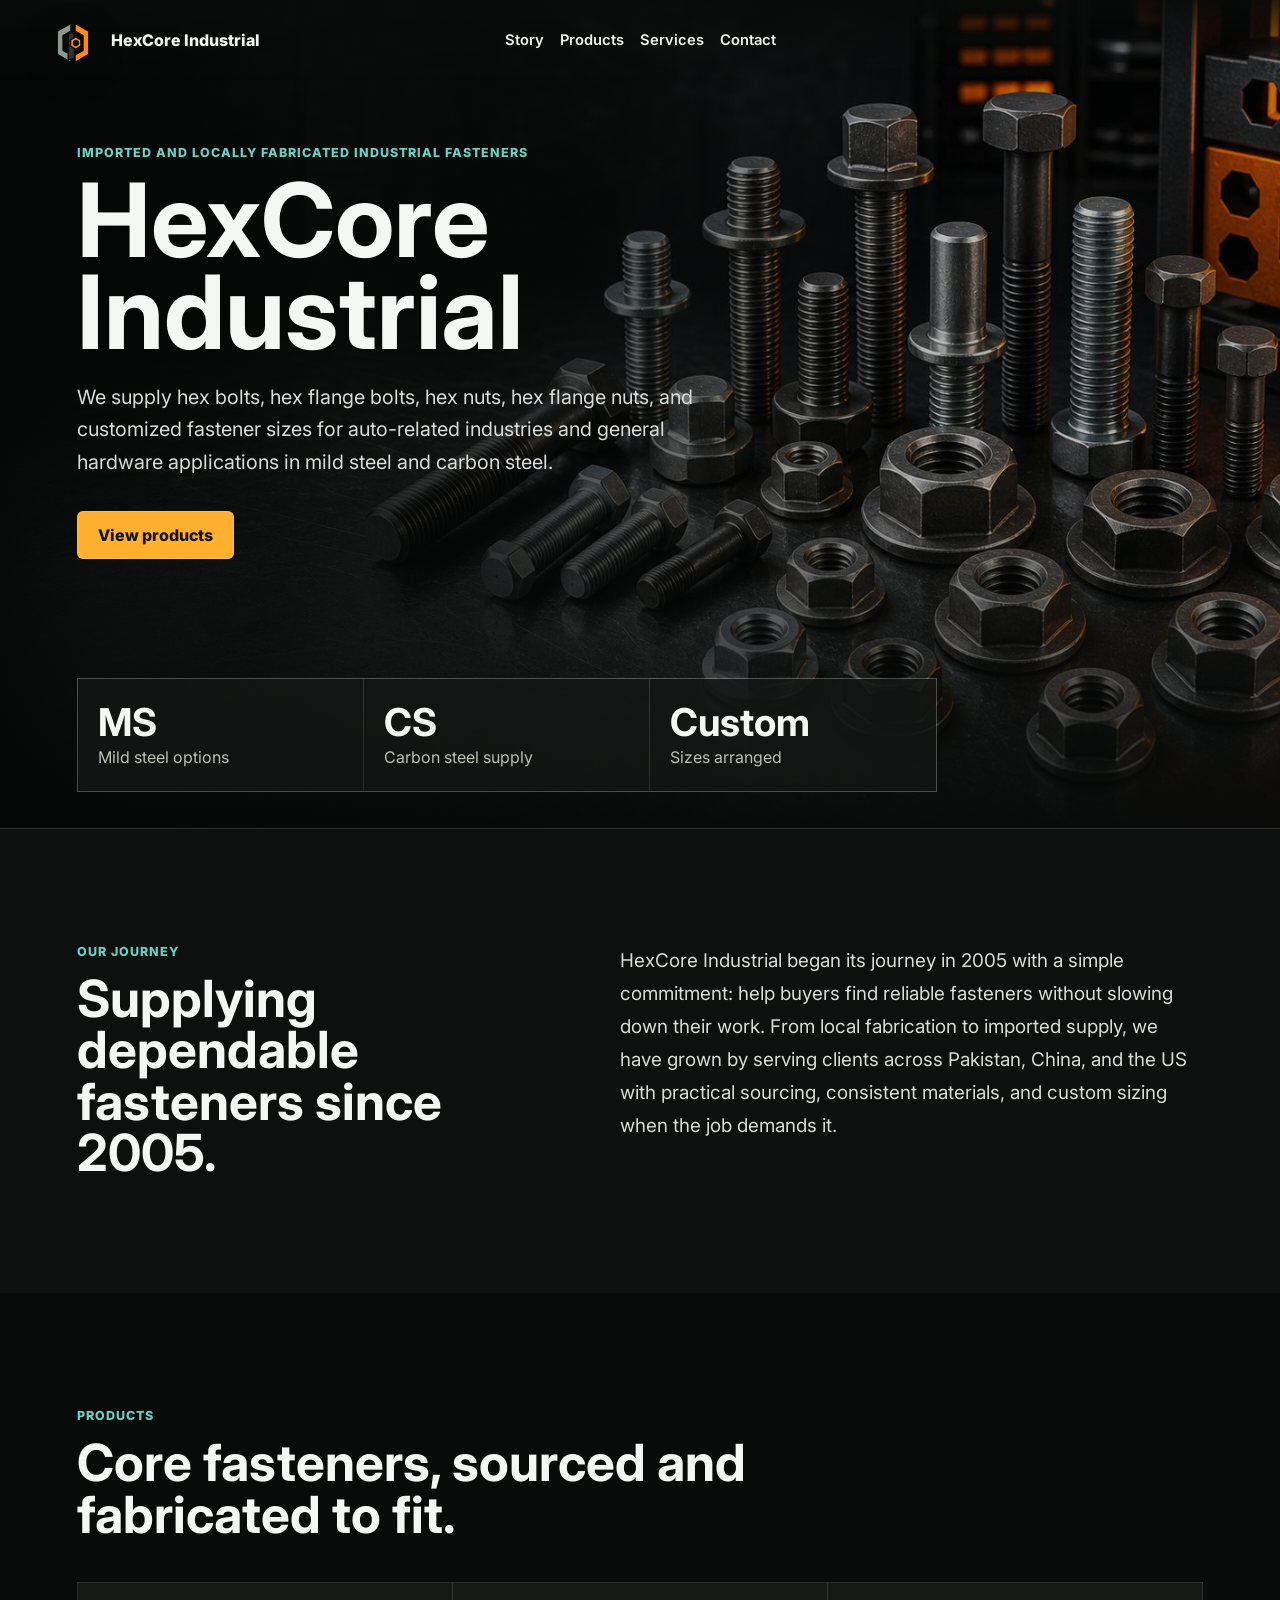
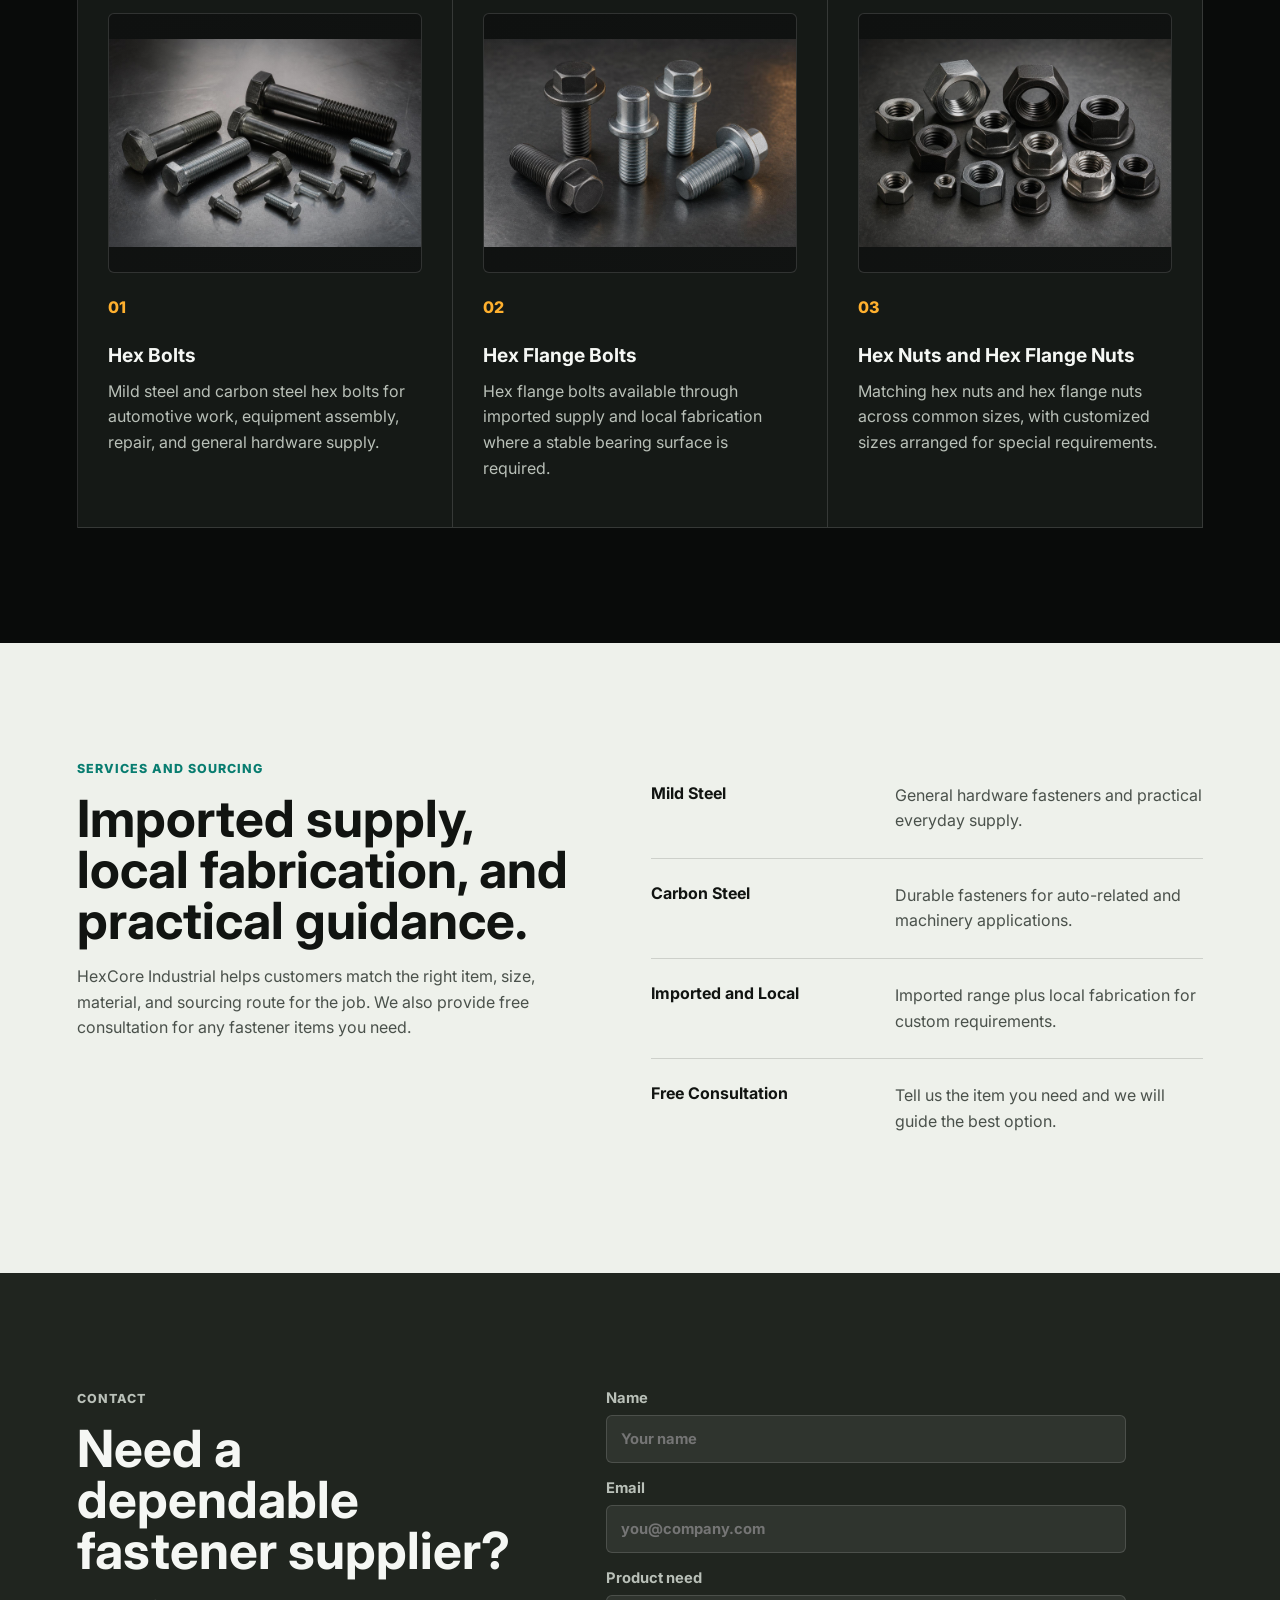
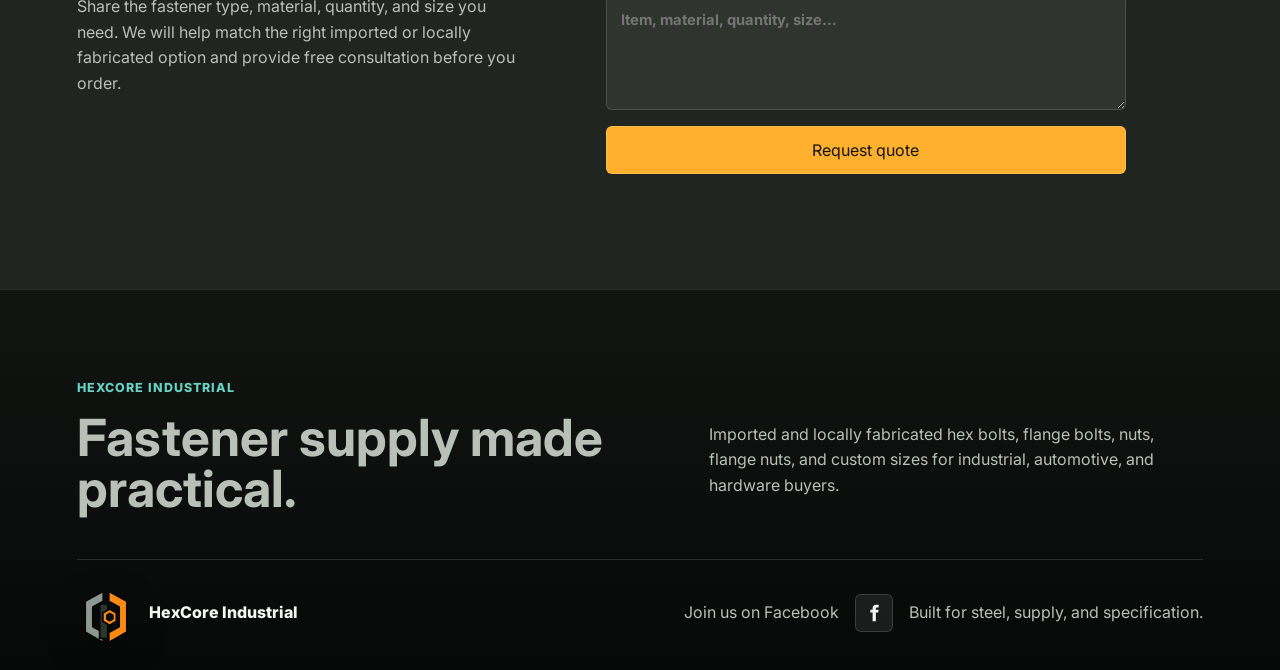
==== index.html @ a52eef8c "Initial HexCore Industrial website" ====
<!DOCTYPE html>
<html lang="en">
  <head>
    <meta charset="UTF-8" />
    <meta name="viewport" content="width=device-width, initial-scale=1.0" />
    <title>HexCore Industrial</title>
    <meta
      name="description"
      content="HexCore Industrial supplies imported and locally fabricated fasteners for industrial, automotive, and hardware applications."
    />
    <link rel="icon" type="image/x-icon" href="assets/favicon.ico" />
    <link rel="icon" type="image/png" href="assets/favicon.png" />
    <link rel="icon" type="image/svg+xml" href="assets/hexcore-logo.svg" />
    <link rel="preconnect" href="https://fonts.googleapis.com" />
    <link rel="preconnect" href="https://fonts.gstatic.com" crossorigin />
    <link
      href="https://fonts.googleapis.com/css2?family=Inter:wght@400;500;600;700;800&display=swap"
      rel="stylesheet"
    />
    <link rel="stylesheet" href="styles.css" />
  </head>
  <body>
    <header class="site-header">
      <a class="brand" href="#top" aria-label="HexCore Industrial home">
        <svg class="brand-logo" viewBox="0 0 128 128" aria-hidden="true">
          <path class="logo-steel" d="M18 38 58 16v22L35 51v43l23 13v22L18 106z" />
          <path class="logo-orange" d="M110 38 70 16v22l23 13v43l-23 13v22l40-23z" />
          <path class="logo-core" d="M50 44h18v27h20v18H68v31H50z" />
          <path class="logo-orange" d="M57 64 72 55l15 9v18l-15 9-15-9z" />
          <path class="logo-hole" d="M66 69 72 65l7 4v8l-7 4-6-4z" />
        </svg>
        <span>HexCore Industrial</span>
      </a>
      <nav class="nav-links" aria-label="Primary navigation">
        <a href="#story">Story</a>
        <a href="#products">Products</a>
        <a href="#materials">Services</a>
        <a href="#contact">Contact</a>
      </nav>
    </header>

    <main id="top">
      <section class="hero" aria-label="HexCore Industrial overview">
        <div class="hero-scrim"></div>
        <div class="hero-content">
          <p class="eyebrow">Imported and locally fabricated industrial fasteners</p>
          <h1>HexCore Industrial</h1>
          <p class="hero-copy">
            We supply hex bolts, hex flange bolts, hex nuts, hex flange nuts,
            and customized fastener sizes for auto-related industries and
            general hardware applications in mild steel and carbon steel.
          </p>
          <div class="hero-actions">
            <a class="button secondary" href="#products">View products</a>
          </div>
        </div>
        <div class="hero-metrics" aria-label="Performance highlights">
          <div>
            <strong>MS</strong>
            <span>Mild steel options</span>
          </div>
          <div>
            <strong>CS</strong>
            <span>Carbon steel supply</span>
          </div>
          <div>
            <strong>Custom</strong>
            <span>Sizes arranged</span>
          </div>
        </div>
      </section>

      <section id="story" class="story">
        <div>
          <p class="eyebrow">Our journey</p>
          <h2>Supplying dependable fasteners since 2005.</h2>
        </div>
        <p>
          HexCore Industrial began its journey in 2005 with a simple commitment:
          help buyers find reliable fasteners without slowing down their work.
          From local fabrication to imported supply, we have grown by serving
          clients across Pakistan, China, and the US with practical sourcing,
          consistent materials, and custom sizing when the job demands it.
        </p>
      </section>

      <section id="products" class="section">
        <div class="section-heading">
          <p class="eyebrow">Products</p>
          <h2>Core fasteners, sourced and fabricated to fit.</h2>
        </div>
        <div class="capability-grid">
          <article class="capability">
            <div
              class="product-image product-hex"
              role="img"
              aria-label="Assorted hex bolts in mild steel and carbon steel"
            ></div>
            <span>01</span>
            <h3>Hex Bolts</h3>
            <p>
              Mild steel and carbon steel hex bolts for automotive work,
              equipment assembly, repair, and general hardware supply.
            </p>
          </article>
          <article class="capability">
            <div
              class="product-image product-flange"
              role="img"
              aria-label="Flange bolts with machined heads and threaded shafts"
            ></div>
            <span>02</span>
            <h3>Hex Flange Bolts</h3>
            <p>
              Hex flange bolts available through imported supply and local
              fabrication where a stable bearing surface is required.
            </p>
          </article>
          <article class="capability">
            <div
              class="product-image product-nuts"
              role="img"
              aria-label="Assorted hex nuts and flange nuts"
            ></div>
            <span>03</span>
            <h3>Hex Nuts and Hex Flange Nuts</h3>
            <p>
              Matching hex nuts and hex flange nuts across common sizes, with
              customized sizes arranged for special requirements.
            </p>
          </article>
        </div>
      </section>

      <section id="materials" class="systems">
        <div class="systems-copy">
          <p class="eyebrow">Services and sourcing</p>
          <h2>Imported supply, local fabrication, and practical guidance.</h2>
          <p>
            HexCore Industrial helps customers match the right item, size,
            material, and sourcing route for the job. We also provide free
            consultation for any fastener items you need.
          </p>
        </div>
        <div class="systems-list">
          <div>
            <strong>Mild Steel</strong>
            <span>General hardware fasteners and practical everyday supply.</span>
          </div>
          <div>
            <strong>Carbon Steel</strong>
            <span>Durable fasteners for auto-related and machinery applications.</span>
          </div>
          <div>
            <strong>Imported and Local</strong>
            <span>Imported range plus local fabrication for custom requirements.</span>
          </div>
          <div>
            <strong>Free Consultation</strong>
            <span>Tell us the item you need and we will guide the best option.</span>
          </div>
        </div>
      </section>

      <section id="contact" class="contact">
        <div>
          <p class="eyebrow">Contact</p>
          <h2>Need a dependable fastener supplier?</h2>
          <p>
            Share the fastener type, material, quantity, and size you need.
            We will help match the right imported or locally fabricated option
            and provide free consultation before you order.
          </p>
        </div>
        <form
          class="contact-form"
          name="quote-request"
          method="POST"
          action="/success.html"
          data-netlify="true"
          data-netlify-honeypot="bot-field"
        >
          <input type="hidden" name="form-name" value="quote-request" />
          <p class="hidden-field">
            <label>
              Do not fill this out
              <input name="bot-field" />
            </label>
          </p>
          <label>
            Name
            <input type="text" name="name" placeholder="Your name" required />
          </label>
          <label>
            Email
            <input type="email" name="email" placeholder="you@company.com" required />
          </label>
          <label>
            Product need
            <textarea
              name="message"
              rows="4"
              placeholder="Item, material, quantity, size..."
              required
            ></textarea>
          </label>
          <button type="submit">Request quote</button>
          <p class="form-success" role="status" aria-live="polite">
            Thanks. Your quote request is ready to send, and we will respond soon.
          </p>
        </form>
      </section>
    </main>

    <footer>
      <div class="footer-content">
        <div>
          <p class="eyebrow">HexCore Industrial</p>
          <h2>Fastener supply made practical.</h2>
        </div>
        <p>
          Imported and locally fabricated hex bolts, flange bolts, nuts, flange
          nuts, and custom sizes for industrial, automotive, and hardware buyers.
        </p>
      </div>
      <div class="footer-bottom">
        <a class="footer-brand" href="#top" aria-label="HexCore Industrial home">
          <svg class="footer-logo" viewBox="0 0 128 128" aria-hidden="true">
            <path class="logo-steel" d="M18 38 58 16v22L35 51v43l23 13v22L18 106z" />
            <path class="logo-orange" d="M110 38 70 16v22l23 13v43l-23 13v22l40-23z" />
            <path class="logo-core" d="M50 44h18v27h20v18H68v31H50z" />
            <path class="logo-orange" d="M57 64 72 55l15 9v18l-15 9-15-9z" />
            <path class="logo-hole" d="M66 69 72 65l7 4v8l-7 4-6-4z" />
          </svg>
          <span>HexCore Industrial</span>
        </a>
        <div class="footer-links">
          <span>Join us on Facebook</span>
          <a
            class="social-link"
            href="https://www.facebook.com/profile.php?id=61589662049557"
            target="_blank"
            rel="noopener"
            aria-label="HexCore Industrial on Facebook"
          >
            <svg viewBox="0 0 24 24" aria-hidden="true">
              <path
                d="M14 8.5V7.1c0-.6.4-1.1 1.1-1.1H17V3h-2.8C11.9 3 10.5 4.5 10.5 6.8v1.7H8v3h2.5V21H14v-9.5h2.6l.4-3H14z"
              />
            </svg>
          </a>
          <span>Built for steel, supply, and specification.</span>
        </div>
      </div>
    </footer>

    <script src="script.js"></script>
  </body>
</html>
---- styles.css ----
:root {
  color-scheme: dark;
  --ink: #f5f7f4;
  --muted: #b9c0b8;
  --line: rgba(255, 255, 255, 0.14);
  --panel: #151916;
  --panel-strong: #20251f;
  --accent: #ffb02e;
  --accent-2: #69d2c2;
  --bg: #090b0a;
}

* {
  box-sizing: border-box;
}

html {
  scroll-behavior: smooth;
  scroll-padding-top: 104px;
}

body {
  margin: 0;
  background: var(--bg);
  color: var(--ink);
  font-family: Inter, Arial, sans-serif;
}

section {
  scroll-margin-top: 104px;
}

a {
  color: inherit;
  text-decoration: none;
}

.site-header {
  position: fixed;
  top: 0;
  left: 0;
  z-index: 10;
  display: grid;
  grid-template-columns: 1fr auto 1fr;
  width: 100%;
  align-items: center;
  padding: 18px clamp(20px, 4vw, 64px);
  background: linear-gradient(180deg, rgba(9, 11, 10, 0.84), rgba(9, 11, 10, 0));
}

.brand,
.nav-links {
  display: flex;
  align-items: center;
  gap: 16px;
}

.brand {
  grid-column: 1;
  justify-self: start;
  font-weight: 800;
}

.nav-links {
  grid-column: 2;
  justify-self: center;
}

.brand-logo {
  display: block;
  width: 44px;
  height: 44px;
  filter: drop-shadow(0 10px 16px rgba(0, 0, 0, 0.35));
}

.logo-steel {
  fill: #8e9792;
  stroke: #070908;
  stroke-linejoin: round;
  stroke-width: 4;
}

.logo-orange {
  fill: #ff8a13;
  stroke: #070908;
  stroke-linejoin: round;
  stroke-width: 4;
}

.logo-core {
  fill: #2d3531;
  stroke: #070908;
  stroke-linejoin: round;
  stroke-width: 4;
}

.logo-hole {
  fill: #070908;
  stroke: #070908;
  stroke-linejoin: round;
  stroke-width: 4;
}

.nav-links a {
  color: #eef4ed;
  font-size: 0.92rem;
  font-weight: 600;
}

.hero {
  position: relative;
  display: grid;
  min-height: 92vh;
  overflow: hidden;
  padding: 132px clamp(20px, 6vw, 92px) 36px;
  background:
    linear-gradient(90deg, rgba(5, 7, 6, 0.1), rgba(5, 7, 6, 0.1)),
    url("assets/hexcore-fastener-hero.jpg") center / cover;
}

.hero-scrim {
  position: absolute;
  inset: 0;
  width: 100%;
  height: 100%;
}

.hero-scrim {
  background:
    linear-gradient(90deg, rgba(5, 7, 6, 0.96) 0%, rgba(5, 7, 6, 0.78) 38%, rgba(5, 7, 6, 0.18) 72%),
    linear-gradient(0deg, rgba(9, 11, 10, 0.96) 0%, rgba(9, 11, 10, 0) 42%);
}

.hero-content,
.hero-metrics {
  position: relative;
}

.hero-content {
  max-width: 720px;
  align-self: center;
}

.eyebrow {
  margin: 0 0 14px;
  color: var(--accent-2);
  font-size: 0.78rem;
  font-weight: 800;
  letter-spacing: 0.08em;
  text-transform: uppercase;
}

h1,
h2,
h3,
p {
  margin-top: 0;
}

h1 {
  margin-bottom: 22px;
  font-size: clamp(3.4rem, 8vw, 7.6rem);
  line-height: 0.9;
  letter-spacing: 0;
}

h2 {
  margin-bottom: 18px;
  font-size: clamp(2rem, 4vw, 4.2rem);
  line-height: 1;
  letter-spacing: 0;
}

h3 {
  margin-bottom: 12px;
  font-size: 1.2rem;
}

.hero-copy {
  max-width: 620px;
  color: #d8ded7;
  font-size: clamp(1.02rem, 2vw, 1.24rem);
  line-height: 1.65;
}

.hero-actions {
  display: flex;
  flex-wrap: wrap;
  gap: 12px;
  margin-top: 32px;
}

.button,
.contact-form button {
  display: inline-flex;
  min-height: 48px;
  align-items: center;
  justify-content: center;
  border: 1px solid var(--line);
  border-radius: 6px;
  padding: 0 20px;
  font-weight: 800;
}

.button.primary,
.contact-form button {
  background: var(--accent);
  color: #15130d;
}

.button.secondary {
  background: rgba(255, 255, 255, 0.08);
  color: var(--ink);
}

.hero-actions .button.secondary {
  background: var(--accent);
  color: #15130d;
}

.hero-metrics {
  display: grid;
  grid-template-columns: repeat(3, minmax(0, 1fr));
  gap: 1px;
  max-width: 860px;
  align-self: end;
  margin-top: 80px;
  border: 1px solid var(--line);
  background: var(--line);
}

.hero-metrics div {
  padding: 20px;
  background: rgba(12, 15, 13, 0.82);
}

.hero-metrics strong {
  display: block;
  font-size: clamp(1.5rem, 3vw, 2.4rem);
}

.hero-metrics span,
.capability p,
.systems-copy p,
.systems-list span,
.contact p,
footer {
  color: var(--muted);
  line-height: 1.6;
}

.story,
.section,
.systems,
.contact {
  padding: clamp(72px, 9vw, 128px) clamp(20px, 6vw, 92px);
}

.story {
  display: grid;
  grid-template-columns: minmax(0, 0.8fr) minmax(320px, 1fr);
  gap: clamp(28px, 6vw, 82px);
  align-items: start;
  border-top: 1px solid var(--line);
  background: #0d100e;
}

.story h2 {
  margin-bottom: 0;
}

.story p:not(.eyebrow) {
  max-width: 760px;
  color: #d8ded7;
  font-size: clamp(1.02rem, 2vw, 1.18rem);
  line-height: 1.75;
}

.section-heading {
  max-width: 860px;
  margin-bottom: 42px;
}

.capability-grid {
  display: grid;
  grid-template-columns: repeat(3, minmax(0, 1fr));
  border-top: 1px solid var(--line);
  border-left: 1px solid var(--line);
}

.capability {
  min-height: 430px;
  padding: 30px;
  border-right: 1px solid var(--line);
  border-bottom: 1px solid var(--line);
  background: var(--panel);
}

.product-image {
  display: block;
  width: 100%;
  height: 260px;
  margin-bottom: 24px;
  border: 1px solid var(--line);
  border-radius: 6px;
  background-color: #0f1110;
  background-position: center;
  background-repeat: no-repeat;
  background-size: contain;
  padding: 10px;
}

.product-hex {
  background-image:
    linear-gradient(145deg, rgba(15, 17, 16, 0.14), rgba(27, 31, 29, 0.14)),
    url("assets/product-hex-bolts.jpg?v=3");
}

.product-flange {
  background-image:
    linear-gradient(145deg, rgba(15, 17, 16, 0.14), rgba(27, 31, 29, 0.14)),
    url("assets/product-flange-bolts.jpg?v=3");
}

.product-nuts {
  background-image:
    linear-gradient(145deg, rgba(15, 17, 16, 0.14), rgba(27, 31, 29, 0.14)),
    url("assets/product-nuts.jpg?v=3");
}

.capability span {
  display: inline-block;
  margin-bottom: 26px;
  color: var(--accent);
  font-weight: 800;
}

.systems {
  display: grid;
  grid-template-columns: minmax(0, 0.9fr) minmax(300px, 1fr);
  gap: clamp(32px, 6vw, 96px);
  background: #eef1eb;
  color: #111411;
}

.systems .eyebrow {
  color: #087d70;
}

.systems-copy p,
.systems-list span {
  color: #4a514b;
}

.systems-list {
  display: grid;
  gap: 1px;
  align-self: start;
  background: rgba(17, 20, 17, 0.15);
}

.systems-list div {
  display: grid;
  grid-template-columns: 0.72fr 1fr;
  gap: 22px;
  padding: 24px 0;
  background: #eef1eb;
}

.contact {
  display: grid;
  grid-template-columns: minmax(0, 0.85fr) minmax(0, 520px);
  gap: clamp(32px, 7vw, 104px);
  background: var(--panel-strong);
}

.contact > *,
.contact-form,
.contact-form label {
  min-width: 0;
}

.hidden-field {
  display: none;
}

.contact-form {
  display: grid;
  gap: 16px;
}

.contact-form label {
  display: grid;
  gap: 8px;
  color: var(--muted);
  font-size: 0.92rem;
  font-weight: 700;
}

.contact-form input,
.contact-form textarea {
  width: 100%;
  max-width: 100%;
  border: 1px solid var(--line);
  border-radius: 6px;
  background: rgba(255, 255, 255, 0.07);
  color: var(--ink);
  font: inherit;
  padding: 14px;
  overflow-wrap: anywhere;
}

.contact-form textarea {
  resize: vertical;
  line-height: 1.45;
}

.contact-form button {
  cursor: pointer;
  font: inherit;
  width: 100%;
  white-space: normal;
  text-align: center;
}

.form-success {
  display: none;
  margin: 0;
  border: 1px solid rgba(105, 210, 194, 0.35);
  border-radius: 6px;
  background: rgba(105, 210, 194, 0.1);
  color: #dffaf6;
  font-weight: 700;
  line-height: 1.5;
  padding: 14px 16px;
}

.contact-form.is-submitted .form-success {
  display: block;
}

footer {
  padding: clamp(52px, 7vw, 88px) clamp(20px, 6vw, 92px) 28px;
  border-top: 1px solid var(--line);
  background:
    linear-gradient(180deg, #111512, #070908);
}

.footer-content {
  display: grid;
  grid-template-columns: minmax(0, 0.9fr) minmax(280px, 0.8fr);
  gap: clamp(28px, 6vw, 82px);
  align-items: end;
  padding-bottom: 44px;
}

.footer-content h2 {
  max-width: 780px;
  margin-bottom: 0;
}

.footer-content p:not(.eyebrow),
.footer-bottom {
  color: var(--muted);
  line-height: 1.6;
}

.footer-bottom {
  display: flex;
  flex-wrap: wrap;
  gap: 18px;
  align-items: center;
  justify-content: space-between;
  border-top: 1px solid var(--line);
  padding-top: 24px;
}

.footer-brand {
  display: inline-flex;
  align-items: center;
  gap: 14px;
  color: var(--ink);
  font-weight: 800;
}

.footer-links {
  display: flex;
  flex-wrap: wrap;
  gap: 16px;
  align-items: center;
}

.social-link {
  display: inline-grid;
  width: 38px;
  height: 38px;
  place-items: center;
  border: 1px solid var(--line);
  border-radius: 6px;
  background: rgba(255, 255, 255, 0.08);
  color: var(--ink);
}

.social-link svg {
  width: 22px;
  height: 22px;
  fill: currentColor;
}

.footer-logo {
  display: block;
  width: 58px;
  height: 58px;
  filter: drop-shadow(0 12px 18px rgba(0, 0, 0, 0.35));
}

.success-page {
  min-height: 100vh;
  background:
    linear-gradient(90deg, rgba(5, 7, 6, 0.94), rgba(5, 7, 6, 0.66)),
    url("assets/hexcore-fastener-hero.jpg") center / cover;
}

.success-shell {
  display: grid;
  min-height: 100vh;
  align-content: center;
  gap: 44px;
  padding: clamp(24px, 6vw, 92px);
}

.success-brand {
  width: fit-content;
}

.success-card {
  max-width: 640px;
}

.success-card h1 {
  font-size: clamp(3rem, 7vw, 6.2rem);
}

.success-card p:not(.eyebrow) {
  color: #d8ded7;
  font-size: 1.1rem;
  line-height: 1.7;
}

@media (max-width: 820px) {
  .site-header {
    position: absolute;
    gap: 18px;
    align-items: flex-start;
  }

  .nav-links {
    display: none;
  }

  .hero {
    min-height: 100vh;
    padding-top: 116px;
  }

  .hero-scrim {
    background:
      linear-gradient(90deg, rgba(5, 7, 6, 0.94), rgba(5, 7, 6, 0.58)),
      linear-gradient(0deg, rgba(9, 11, 10, 0.96), rgba(9, 11, 10, 0.05));
  }

  .hero-metrics,
  .story,
  .capability-grid,
  .systems,
  .contact,
  .footer-content {
    grid-template-columns: 1fr;
  }

  .product-image {
    height: 220px;
  }

  .systems-list div {
    grid-template-columns: 1fr;
  }
}
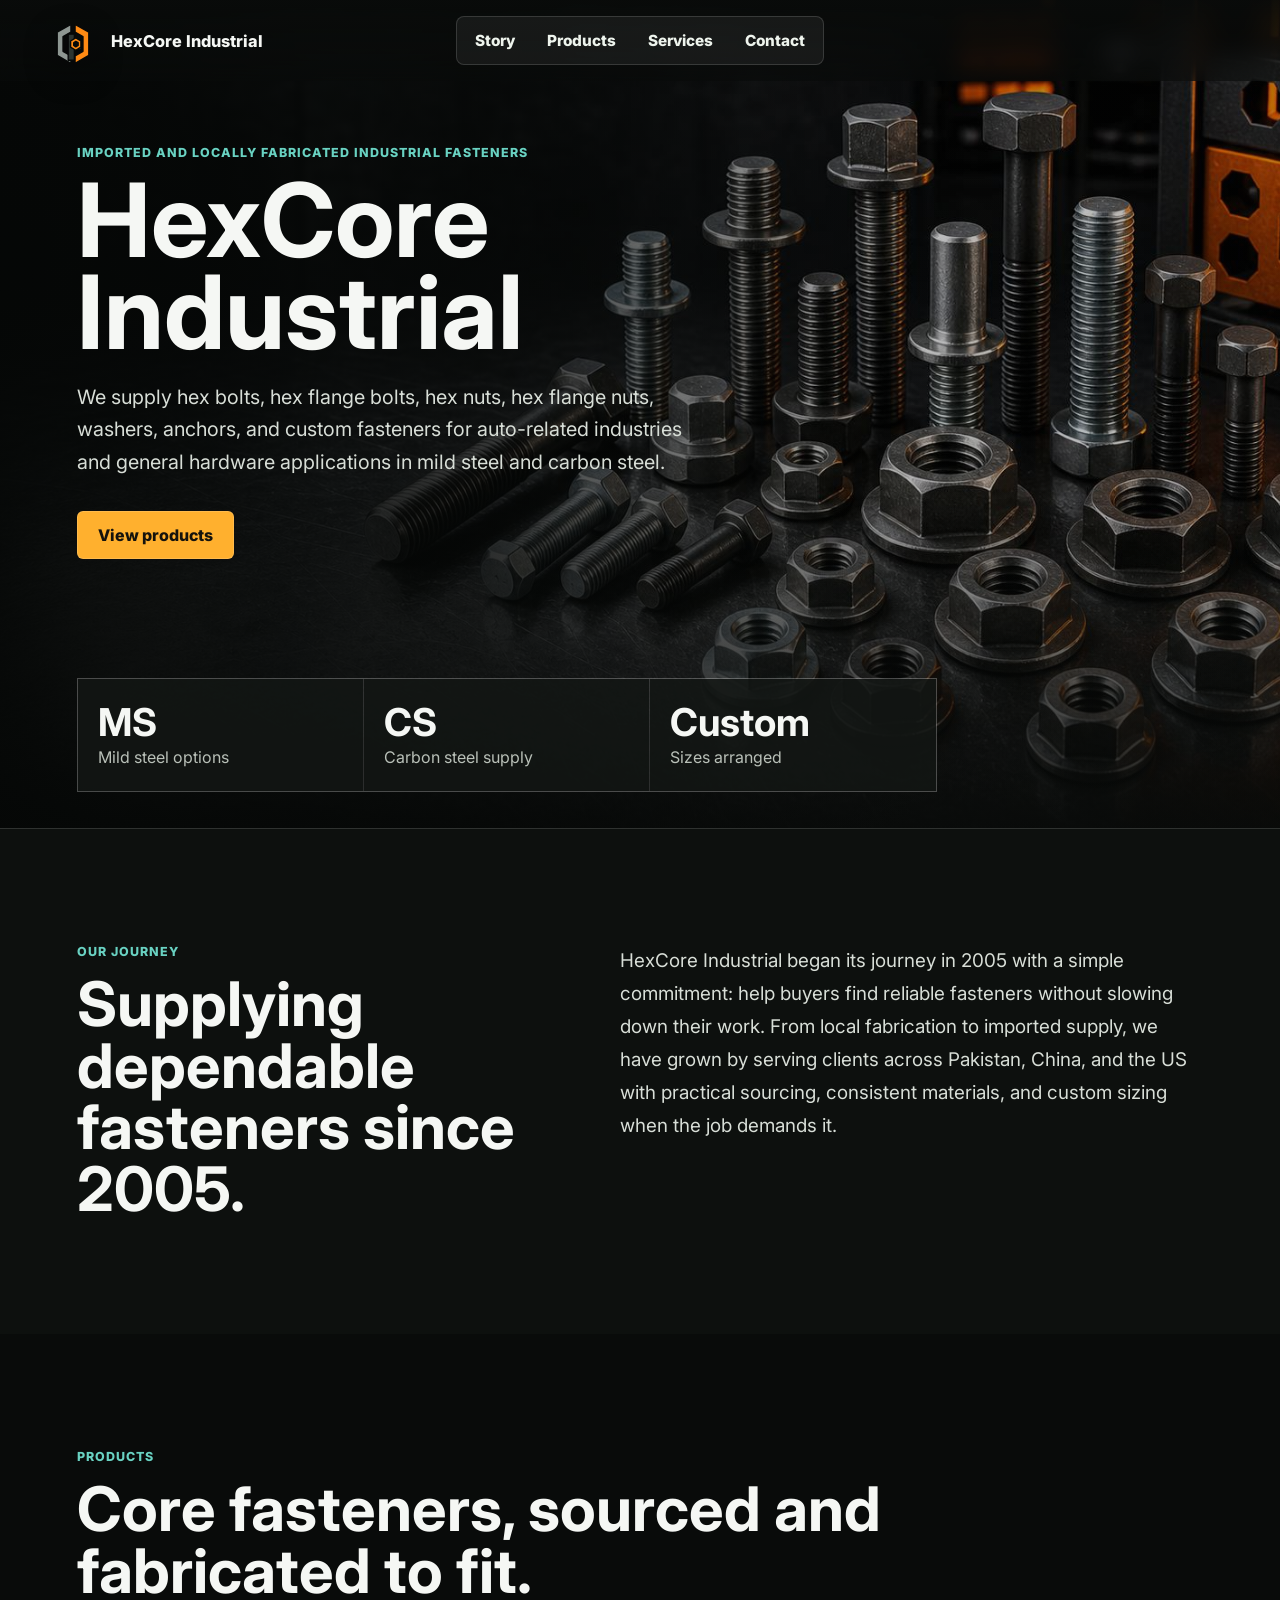
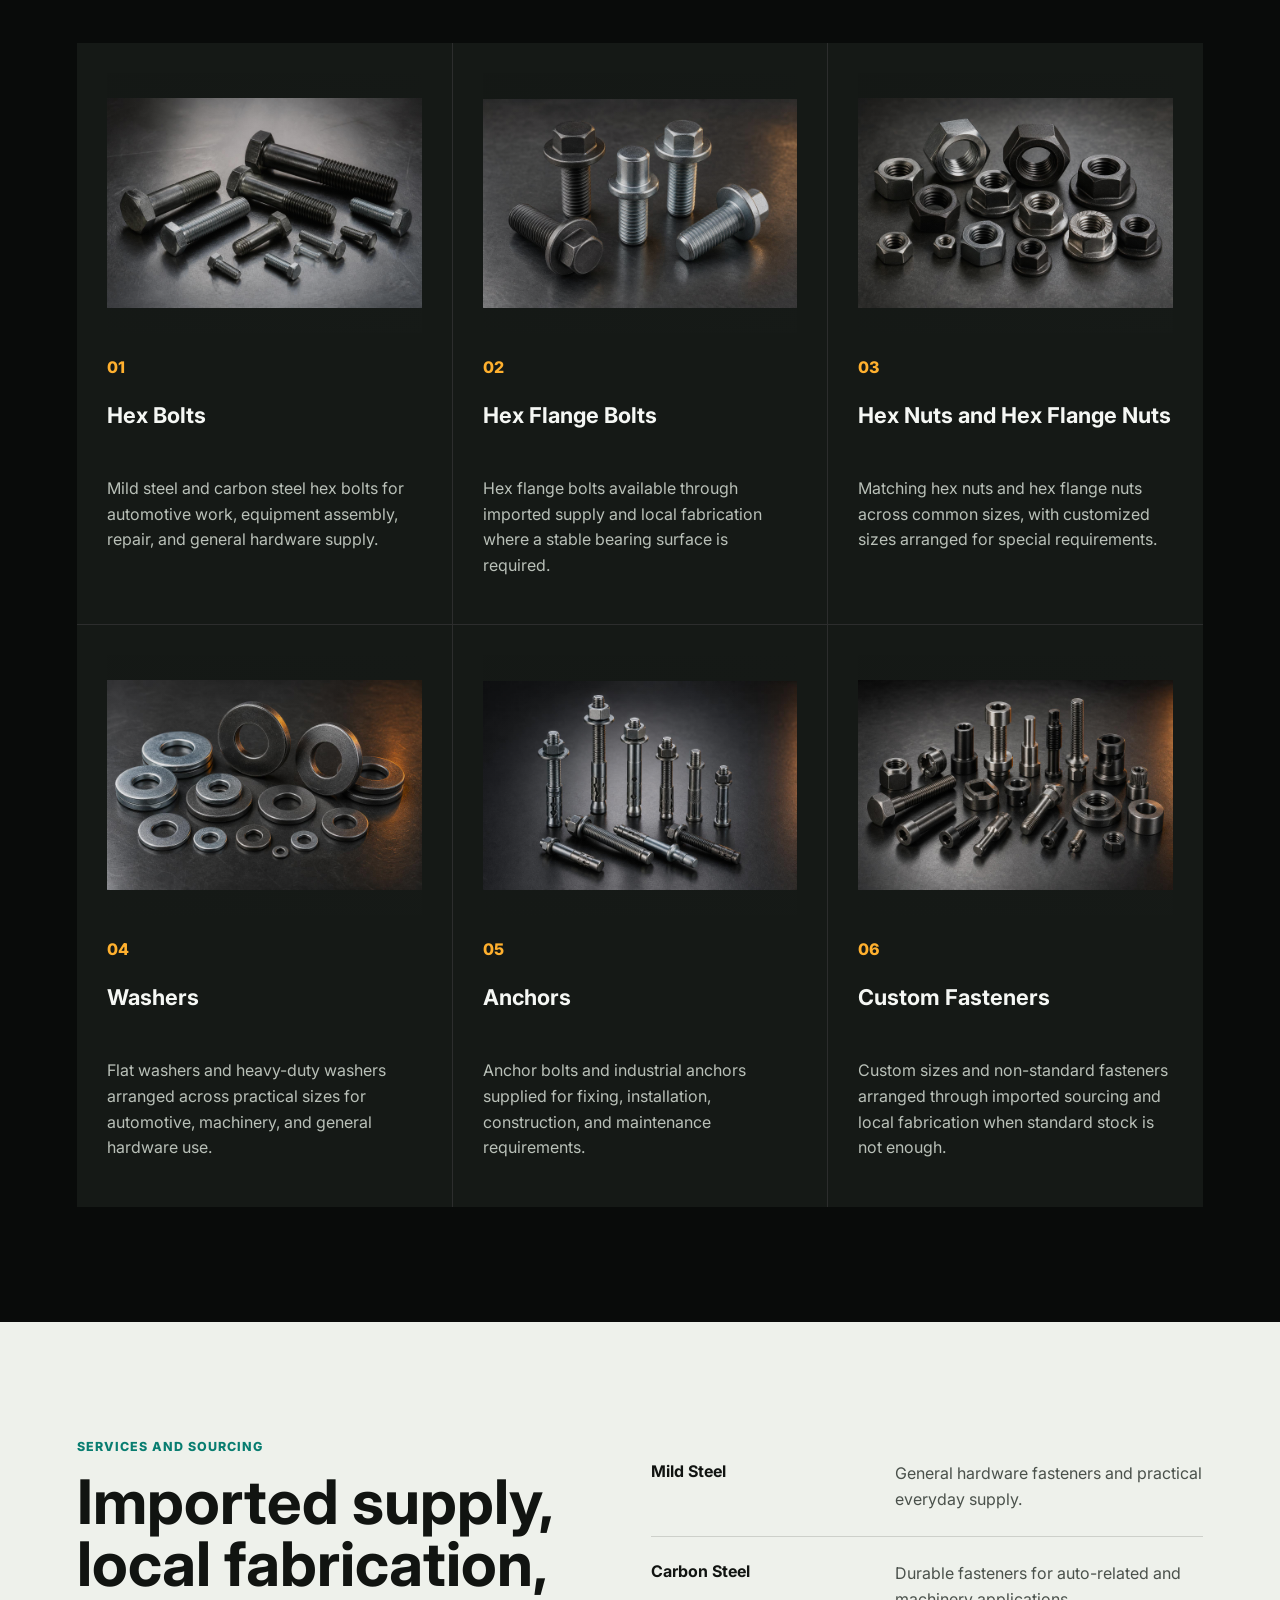
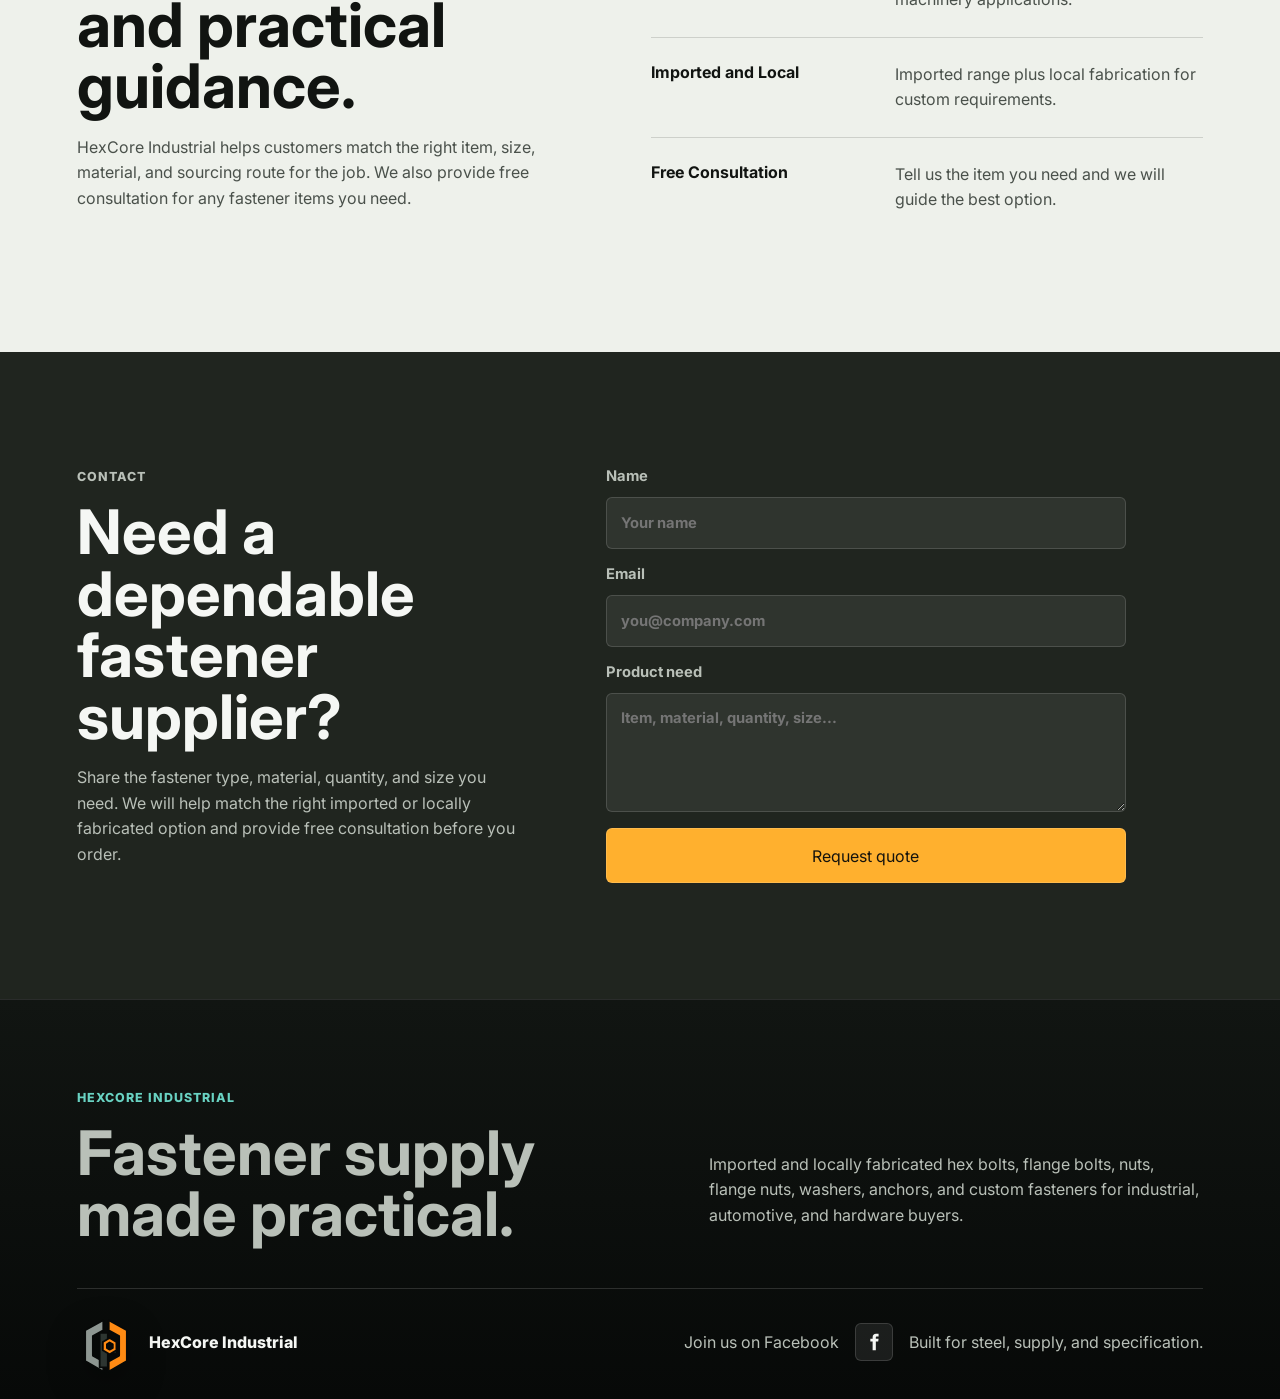
==== commit d6a69f5e: "Update products and navigation styling" ====
--- a/index.html
+++ b/index.html
@@ -47,8 +47,8 @@
           <h1>HexCore Industrial</h1>
           <p class="hero-copy">
             We supply hex bolts, hex flange bolts, hex nuts, hex flange nuts,
-            and customized fastener sizes for auto-related industries and
-            general hardware applications in mild steel and carbon steel.
+            washers, anchors, and custom fasteners for auto-related industries
+            and general hardware applications in mild steel and carbon steel.
           </p>
           <div class="hero-actions">
             <a class="button secondary" href="#products">View products</a>
@@ -127,6 +127,45 @@
             <p>
               Matching hex nuts and hex flange nuts across common sizes, with
               customized sizes arranged for special requirements.
+            </p>
+          </article>
+          <article class="capability">
+            <div
+              class="product-image product-washers"
+              role="img"
+              aria-label="Assorted industrial washers in mild steel and carbon steel"
+            ></div>
+            <span>04</span>
+            <h3>Washers</h3>
+            <p>
+              Flat washers and heavy-duty washers arranged across practical
+              sizes for automotive, machinery, and general hardware use.
+            </p>
+          </article>
+          <article class="capability">
+            <div
+              class="product-image product-anchors"
+              role="img"
+              aria-label="Assorted industrial anchors and anchor bolts"
+            ></div>
+            <span>05</span>
+            <h3>Anchors</h3>
+            <p>
+              Anchor bolts and industrial anchors supplied for fixing,
+              installation, construction, and maintenance requirements.
+            </p>
+          </article>
+          <article class="capability">
+            <div
+              class="product-image product-custom"
+              role="img"
+              aria-label="Assorted custom fasteners and machined threaded parts"
+            ></div>
+            <span>06</span>
+            <h3>Custom Fasteners</h3>
+            <p>
+              Custom sizes and non-standard fasteners arranged through imported
+              sourcing and local fabrication when standard stock is not enough.
             </p>
           </article>
         </div>
@@ -220,7 +259,8 @@
         </div>
         <p>
           Imported and locally fabricated hex bolts, flange bolts, nuts, flange
-          nuts, and custom sizes for industrial, automotive, and hardware buyers.
+          nuts, washers, anchors, and custom fasteners for industrial,
+          automotive, and hardware buyers.
         </p>
       </div>
       <div class="footer-bottom">
--- a/styles.css
+++ b/styles.css
@@ -41,11 +41,13 @@
   left: 0;
   z-index: 10;
   display: grid;
-  grid-template-columns: 1fr auto 1fr;
+  grid-template-columns: minmax(260px, 1fr) auto minmax(120px, 1fr);
   width: 100%;
   align-items: center;
-  padding: 18px clamp(20px, 4vw, 64px);
-  background: linear-gradient(180deg, rgba(9, 11, 10, 0.84), rgba(9, 11, 10, 0));
+  gap: 24px;
+  padding: 16px clamp(20px, 4vw, 64px);
+  background: linear-gradient(180deg, rgba(9, 11, 10, 0.96), rgba(9, 11, 10, 0.62));
+  backdrop-filter: blur(12px);
 }
 
 .brand,
@@ -58,12 +60,19 @@
 .brand {
   grid-column: 1;
   justify-self: start;
+  min-width: 0;
   font-weight: 800;
+  font-size: 1.02rem;
 }
 
 .nav-links {
   grid-column: 2;
   justify-self: center;
+  gap: 8px;
+  padding: 6px;
+  border: 1px solid var(--line);
+  border-radius: 8px;
+  background: rgba(255, 255, 255, 0.06);
 }
 
 .brand-logo {
@@ -103,8 +112,18 @@
 
 .nav-links a {
   color: #eef4ed;
-  font-size: 0.92rem;
-  font-weight: 600;
+  border-radius: 6px;
+  padding: 8px 12px;
+  font-size: 0.96rem;
+  font-weight: 800;
+  transition: background-color 180ms ease, color 180ms ease, transform 180ms ease;
+}
+
+.nav-links a:hover,
+.nav-links a:focus-visible {
+  background: rgba(255, 176, 46, 0.16);
+  color: #ffffff;
+  transform: translateY(-1px);
 }
 
 .hero {
@@ -166,14 +185,16 @@
 
 h2 {
   margin-bottom: 18px;
-  font-size: clamp(2rem, 4vw, 4.2rem);
+  font-size: clamp(2.4rem, 4.8vw, 4.8rem);
   line-height: 1;
   letter-spacing: 0;
 }
 
 h3 {
   margin-bottom: 12px;
-  font-size: 1.2rem;
+  min-height: 2.8em;
+  font-size: clamp(1.26rem, 1.7vw, 1.52rem);
+  line-height: 1.12;
 }
 
 .hero-copy {
@@ -284,15 +305,13 @@
 .capability-grid {
   display: grid;
   grid-template-columns: repeat(3, minmax(0, 1fr));
-  border-top: 1px solid var(--line);
-  border-left: 1px solid var(--line);
+  gap: 1px;
+  background: var(--line);
 }
 
 .capability {
   min-height: 430px;
   padding: 30px;
-  border-right: 1px solid var(--line);
-  border-bottom: 1px solid var(--line);
   background: var(--panel);
 }
 
@@ -301,13 +320,12 @@
   width: 100%;
   height: 260px;
   margin-bottom: 24px;
-  border: 1px solid var(--line);
-  border-radius: 6px;
-  background-color: #0f1110;
+  border: 0;
+  border-radius: 0;
+  background-color: transparent;
   background-position: center;
   background-repeat: no-repeat;
   background-size: contain;
-  padding: 10px;
 }
 
 .product-hex {
@@ -326,6 +344,24 @@
   background-image:
     linear-gradient(145deg, rgba(15, 17, 16, 0.14), rgba(27, 31, 29, 0.14)),
     url("assets/product-nuts.jpg?v=3");
+}
+
+.product-washers {
+  background-image:
+    linear-gradient(145deg, rgba(15, 17, 16, 0.08), rgba(27, 31, 29, 0.08)),
+    url("assets/product-washers.jpg?v=1");
+}
+
+.product-anchors {
+  background-image:
+    linear-gradient(145deg, rgba(15, 17, 16, 0.08), rgba(27, 31, 29, 0.08)),
+    url("assets/product-anchors.jpg?v=1");
+}
+
+.product-custom {
+  background-image:
+    linear-gradient(145deg, rgba(15, 17, 16, 0.08), rgba(27, 31, 29, 0.08)),
+    url("assets/product-custom-fasteners.jpg?v=1");
 }
 
 .capability span {
@@ -550,6 +586,7 @@
 @media (max-width: 820px) {
   .site-header {
     position: absolute;
+    grid-template-columns: 1fr;
     gap: 18px;
     align-items: flex-start;
   }
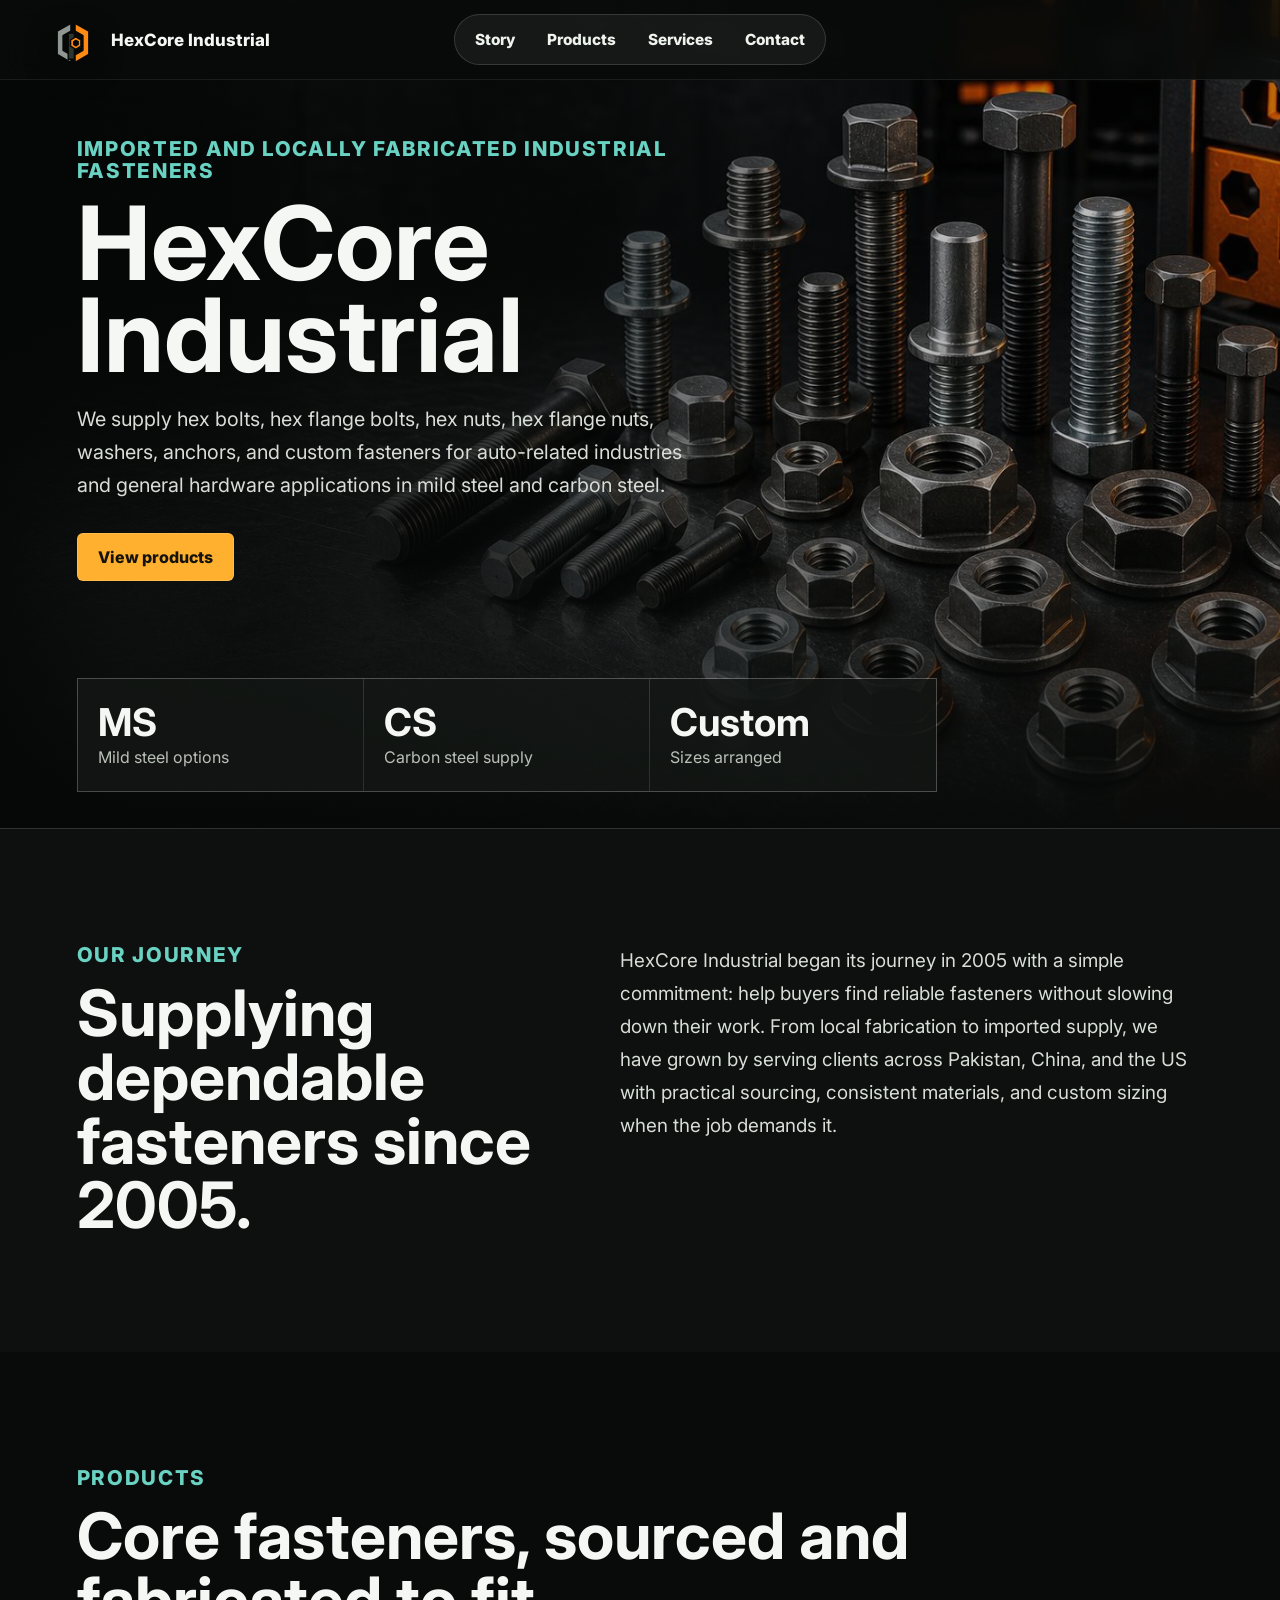
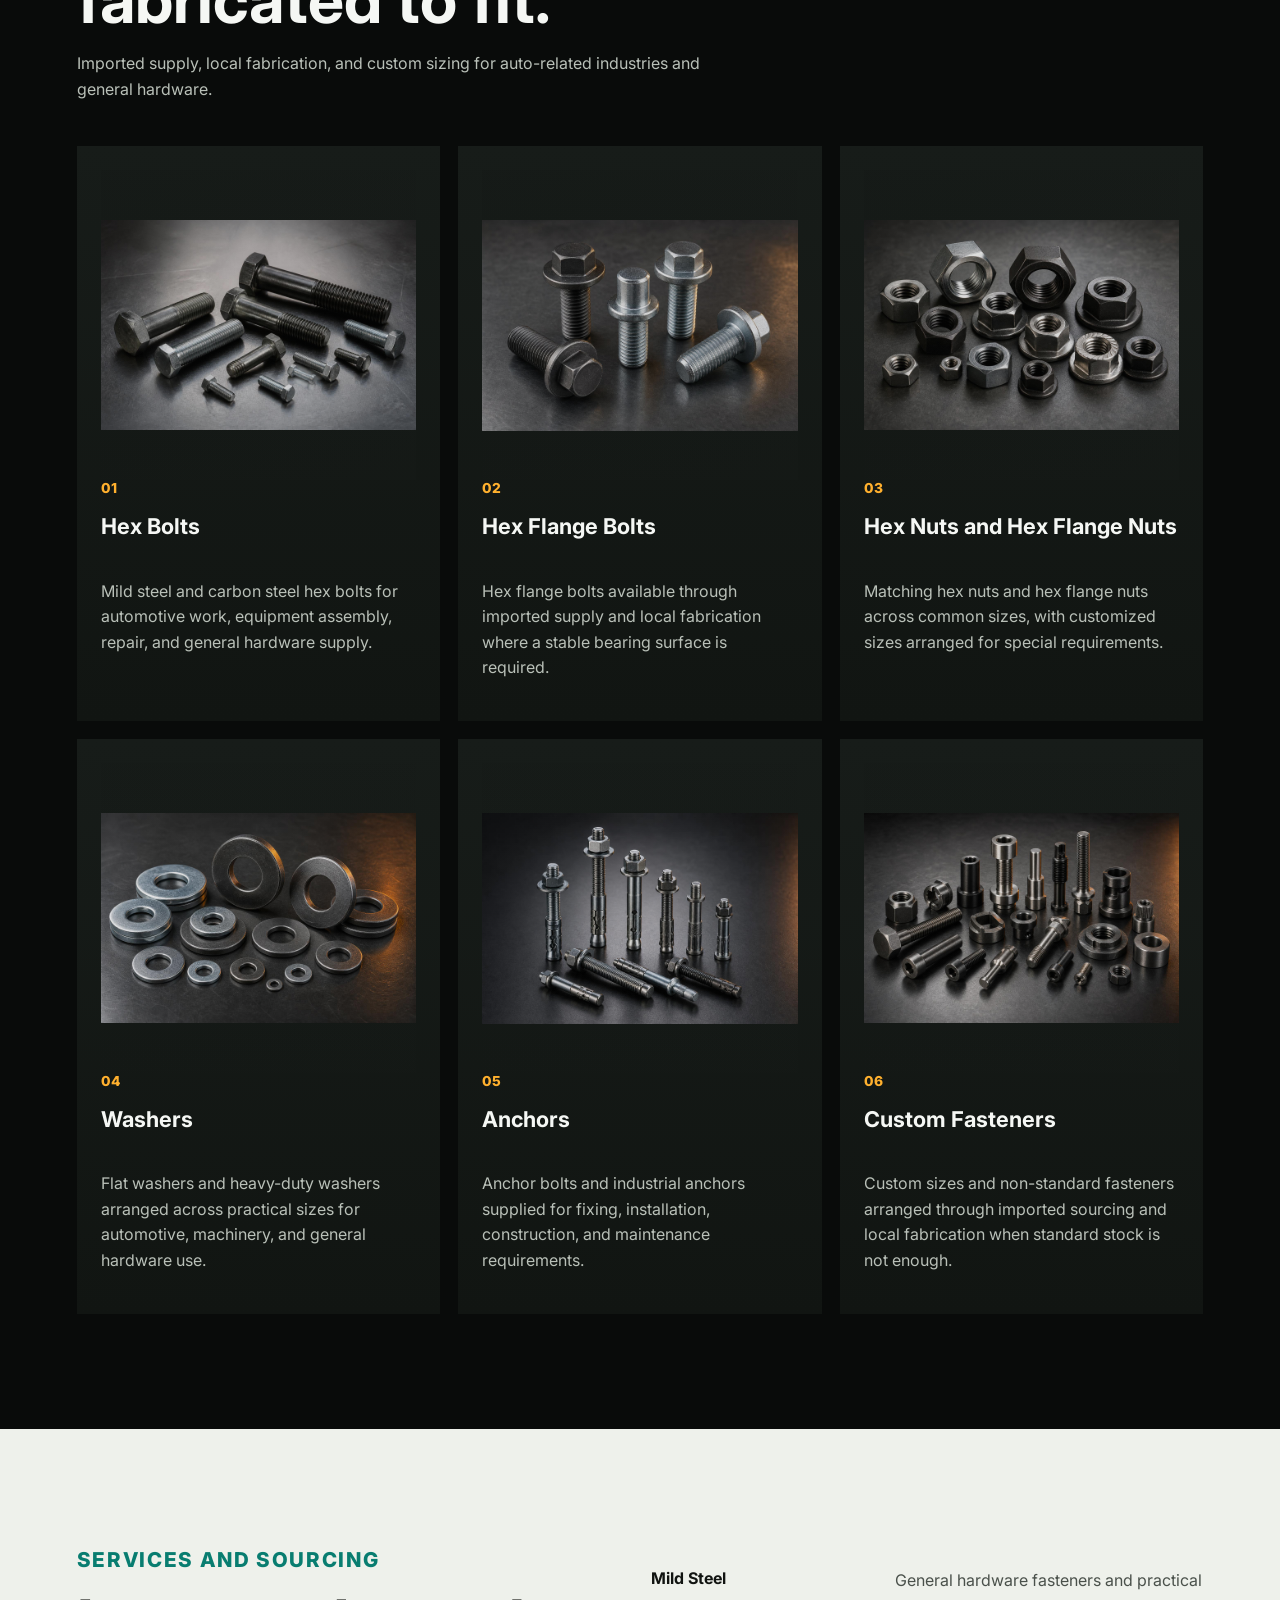
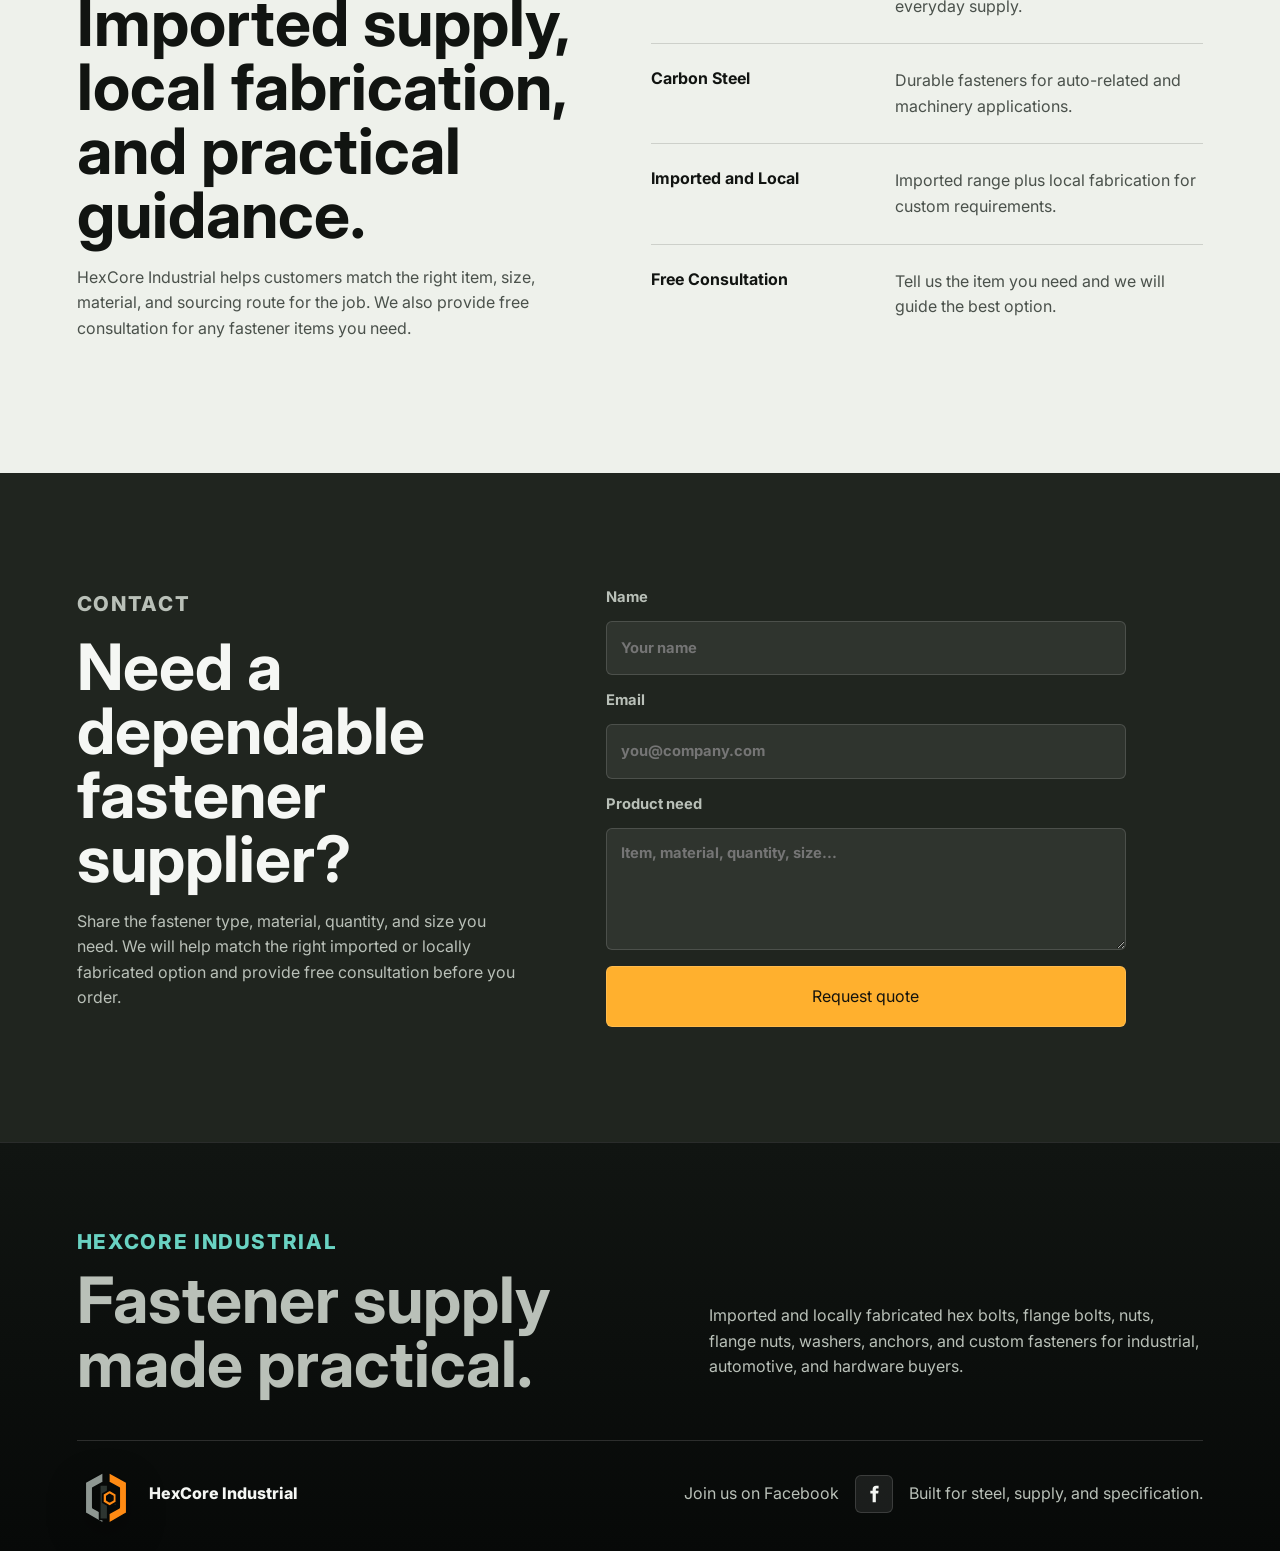
==== commit 94282fd3: "Add SEO metadata and favicon links" ====
--- a/index.html
+++ b/index.html
@@ -3,14 +3,39 @@
   <head>
     <meta charset="UTF-8" />
     <meta name="viewport" content="width=device-width, initial-scale=1.0" />
-    <title>HexCore Industrial</title>
+    <title>HexCore Industrial | Fasteners, Bolts, Nuts, Washers and Anchors</title>
     <meta
       name="description"
-      content="HexCore Industrial supplies imported and locally fabricated fasteners for industrial, automotive, and hardware applications."
-    />
+      content="HexCore Industrial supplies imported and locally fabricated hex bolts, flange bolts, nuts, washers, anchors, and custom fasteners in mild steel and carbon steel."
+    />
+    <meta
+      name="keywords"
+      content="HexCore Industrial, hex bolts, hex flange bolts, hex nuts, flange nuts, washers, anchors, custom fasteners, mild steel fasteners, carbon steel fasteners, Pakistan fastener supplier"
+    />
+    <meta name="author" content="HexCore Industrial" />
+    <meta name="robots" content="index, follow" />
+    <meta name="theme-color" content="#090b0a" />
+    <meta name="application-name" content="HexCore Industrial" />
+    <meta property="og:type" content="website" />
+    <meta property="og:site_name" content="HexCore Industrial" />
+    <meta property="og:title" content="HexCore Industrial | Fastener Supply and Fabrication" />
+    <meta
+      property="og:description"
+      content="Imported and locally fabricated fasteners for automotive, industrial, and general hardware applications."
+    />
+    <meta property="og:image" content="assets/hexcore-fastener-hero.jpg" />
+    <meta property="og:locale" content="en_US" />
+    <meta name="twitter:card" content="summary_large_image" />
+    <meta name="twitter:title" content="HexCore Industrial | Fastener Supply and Fabrication" />
+    <meta
+      name="twitter:description"
+      content="Hex bolts, flange bolts, nuts, washers, anchors, and custom fasteners in mild steel and carbon steel."
+    />
+    <meta name="twitter:image" content="assets/hexcore-fastener-hero.jpg" />
     <link rel="icon" type="image/x-icon" href="assets/favicon.ico" />
     <link rel="icon" type="image/png" href="assets/favicon.png" />
     <link rel="icon" type="image/svg+xml" href="assets/hexcore-logo.svg" />
+    <link rel="apple-touch-icon" href="assets/favicon.png" />
     <link rel="preconnect" href="https://fonts.googleapis.com" />
     <link rel="preconnect" href="https://fonts.gstatic.com" crossorigin />
     <link
@@ -18,6 +43,25 @@
       rel="stylesheet"
     />
     <link rel="stylesheet" href="styles.css" />
+    <script type="application/ld+json">
+      {
+        "@context": "https://schema.org",
+        "@type": "Organization",
+        "name": "HexCore Industrial",
+        "description": "Supplier of imported and locally fabricated fasteners for automotive, industrial, and general hardware applications.",
+        "foundingDate": "2005",
+        "areaServed": ["Pakistan", "China", "United States"],
+        "sameAs": ["https://www.facebook.com/profile.php?id=61589662049557"],
+        "makesOffer": [
+          { "@type": "Offer", "itemOffered": { "@type": "Product", "name": "Hex Bolts" } },
+          { "@type": "Offer", "itemOffered": { "@type": "Product", "name": "Hex Flange Bolts" } },
+          { "@type": "Offer", "itemOffered": { "@type": "Product", "name": "Hex Nuts and Hex Flange Nuts" } },
+          { "@type": "Offer", "itemOffered": { "@type": "Product", "name": "Washers" } },
+          { "@type": "Offer", "itemOffered": { "@type": "Product", "name": "Anchors" } },
+          { "@type": "Offer", "itemOffered": { "@type": "Product", "name": "Custom Fasteners" } }
+        ]
+      }
+    </script>
   </head>
   <body>
     <header class="site-header">
--- a/styles.css
+++ b/styles.css
@@ -16,7 +16,7 @@
 
 html {
   scroll-behavior: smooth;
-  scroll-padding-top: 104px;
+  scroll-padding-top: 118px;
 }
 
 body {
@@ -27,7 +27,7 @@
 }
 
 section {
-  scroll-margin-top: 104px;
+  scroll-margin-top: 118px;
 }
 
 a {
@@ -41,13 +41,14 @@
   left: 0;
   z-index: 10;
   display: grid;
-  grid-template-columns: minmax(260px, 1fr) auto minmax(120px, 1fr);
+  grid-template-columns: minmax(260px, 1fr) auto minmax(180px, 1fr);
   width: 100%;
   align-items: center;
   gap: 24px;
-  padding: 16px clamp(20px, 4vw, 64px);
-  background: linear-gradient(180deg, rgba(9, 11, 10, 0.96), rgba(9, 11, 10, 0.62));
+  padding: 14px clamp(20px, 4vw, 64px);
+  background: rgba(9, 11, 10, 0.86);
   backdrop-filter: blur(12px);
+  border-bottom: 1px solid rgba(255, 255, 255, 0.08);
 }
 
 .brand,
@@ -62,16 +63,16 @@
   justify-self: start;
   min-width: 0;
   font-weight: 800;
-  font-size: 1.02rem;
+  font-size: 1.06rem;
 }
 
 .nav-links {
   grid-column: 2;
   justify-self: center;
-  gap: 8px;
+  gap: 4px;
   padding: 6px;
   border: 1px solid var(--line);
-  border-radius: 8px;
+  border-radius: 999px;
   background: rgba(255, 255, 255, 0.06);
 }
 
@@ -112,11 +113,11 @@
 
 .nav-links a {
   color: #eef4ed;
-  border-radius: 6px;
-  padding: 8px 12px;
+  border-radius: 999px;
+  padding: 9px 14px;
   font-size: 0.96rem;
   font-weight: 800;
-  transition: background-color 180ms ease, color 180ms ease, transform 180ms ease;
+  transition: background-color 240ms ease, color 240ms ease, transform 240ms ease;
 }
 
 .nav-links a:hover,
@@ -163,7 +164,8 @@
 .eyebrow {
   margin: 0 0 14px;
   color: var(--accent-2);
-  font-size: 0.78rem;
+  font-size: clamp(1.05rem, 1.6vw, 1.45rem);
+  line-height: 1.1;
   font-weight: 800;
   letter-spacing: 0.08em;
   text-transform: uppercase;
@@ -185,14 +187,14 @@
 
 h2 {
   margin-bottom: 18px;
-  font-size: clamp(2.4rem, 4.8vw, 4.8rem);
+  font-size: clamp(2.55rem, 5vw, 5rem);
   line-height: 1;
   letter-spacing: 0;
 }
 
 h3 {
   margin-bottom: 12px;
-  min-height: 2.8em;
+  min-height: 2.4em;
   font-size: clamp(1.26rem, 1.7vw, 1.52rem);
   line-height: 1.12;
 }
@@ -298,76 +300,174 @@
 }
 
 .section-heading {
-  max-width: 860px;
-  margin-bottom: 42px;
+  display: block;
+  max-width: 980px;
+  margin-bottom: 44px;
+}
+
+.section-heading h2 {
+  margin-bottom: 0;
+  max-width: 900px;
+}
+
+#products .section-heading h2 {
+  max-width: 900px;
+}
+
+.section-heading::after {
+  content: "Imported supply, local fabrication, and custom sizing for auto-related industries and general hardware.";
+  display: block;
+  max-width: 680px;
+  margin-top: 18px;
+  color: var(--muted);
+  font-size: 1rem;
+  line-height: 1.65;
 }
 
 .capability-grid {
   display: grid;
   grid-template-columns: repeat(3, minmax(0, 1fr));
-  gap: 1px;
-  background: var(--line);
+  gap: 18px;
+  background: transparent;
 }
 
 .capability {
-  min-height: 430px;
-  padding: 30px;
-  background: var(--panel);
+  display: grid;
+  grid-template-rows: 310px auto auto 1fr;
+  min-height: 550px;
+  padding: 24px;
+  background: linear-gradient(180deg, #171c19, #111512);
+  transition: transform 240ms ease, background-color 240ms ease, box-shadow 240ms ease;
+}
+
+.capability:hover {
+  transform: translateY(-4px);
+  box-shadow: 0 22px 52px rgba(0, 0, 0, 0.22);
 }
 
 .product-image {
+  position: relative;
+  overflow: hidden;
   display: block;
   width: 100%;
-  height: 260px;
+  height: 310px;
   margin-bottom: 24px;
   border: 0;
   border-radius: 0;
   background-color: transparent;
+}
+
+.product-image::before,
+.product-image::after {
+  content: "";
+  position: absolute;
+  inset: 0;
   background-position: center;
   background-repeat: no-repeat;
   background-size: contain;
-}
-
-.product-hex {
+  transition: opacity 360ms ease, transform 360ms ease, filter 360ms ease;
+}
+
+.product-image::before {
+  opacity: 1;
+}
+
+.product-image::after {
+  opacity: 0;
+}
+
+.capability:hover .product-image {
+  transform: scale(1.018);
+  filter: saturate(1.04) contrast(1.04);
+}
+
+.capability:hover .product-image::before {
+  opacity: 0;
+  transform: scale(0.985);
+}
+
+.capability:hover .product-image::after {
+  opacity: 1;
+  transform: scale(1.018);
+}
+
+.product-hex::before {
   background-image:
     linear-gradient(145deg, rgba(15, 17, 16, 0.14), rgba(27, 31, 29, 0.14)),
     url("assets/product-hex-bolts.jpg?v=3");
 }
 
-.product-flange {
+.product-hex::after {
+  background-image:
+    linear-gradient(145deg, rgba(15, 17, 16, 0.08), rgba(27, 31, 29, 0.08)),
+    url("assets/product-hex-bolts-hover.jpg?v=1");
+}
+
+.product-flange::before {
   background-image:
     linear-gradient(145deg, rgba(15, 17, 16, 0.14), rgba(27, 31, 29, 0.14)),
     url("assets/product-flange-bolts.jpg?v=3");
 }
 
-.product-nuts {
+.product-flange::after {
+  background-image:
+    linear-gradient(145deg, rgba(15, 17, 16, 0.08), rgba(27, 31, 29, 0.08)),
+    url("assets/product-flange-bolts-hover.jpg?v=1");
+}
+
+.product-nuts::before {
   background-image:
     linear-gradient(145deg, rgba(15, 17, 16, 0.14), rgba(27, 31, 29, 0.14)),
     url("assets/product-nuts.jpg?v=3");
 }
 
-.product-washers {
+.product-nuts::after {
+  background-image:
+    linear-gradient(145deg, rgba(15, 17, 16, 0.08), rgba(27, 31, 29, 0.08)),
+    url("assets/product-nuts-hover.jpg?v=1");
+}
+
+.product-washers::before {
   background-image:
     linear-gradient(145deg, rgba(15, 17, 16, 0.08), rgba(27, 31, 29, 0.08)),
     url("assets/product-washers.jpg?v=1");
 }
 
-.product-anchors {
+.product-washers::after {
+  background-image:
+    linear-gradient(145deg, rgba(15, 17, 16, 0.08), rgba(27, 31, 29, 0.08)),
+    url("assets/product-washers-hover.jpg?v=1");
+}
+
+.product-anchors::before {
   background-image:
     linear-gradient(145deg, rgba(15, 17, 16, 0.08), rgba(27, 31, 29, 0.08)),
     url("assets/product-anchors.jpg?v=1");
 }
 
-.product-custom {
+.product-anchors::after {
+  background-image:
+    linear-gradient(145deg, rgba(15, 17, 16, 0.08), rgba(27, 31, 29, 0.08)),
+    url("assets/product-anchors-hover.jpg?v=1");
+}
+
+.product-custom::before {
   background-image:
     linear-gradient(145deg, rgba(15, 17, 16, 0.08), rgba(27, 31, 29, 0.08)),
     url("assets/product-custom-fasteners.jpg?v=1");
+}
+
+.product-custom::after {
+  background-image:
+    linear-gradient(145deg, rgba(15, 17, 16, 0.08), rgba(27, 31, 29, 0.08)),
+    url("assets/product-custom-fasteners-hover.jpg?v=1");
 }
 
 .capability span {
   display: inline-block;
-  margin-bottom: 26px;
+  margin-bottom: 18px;
   color: var(--accent);
+  font-size: 0.86rem;
   font-weight: 800;
 }
 
@@ -616,7 +716,7 @@
   }
 
   .product-image {
-    height: 220px;
+    height: 260px;
   }
 
   .systems-list div {
